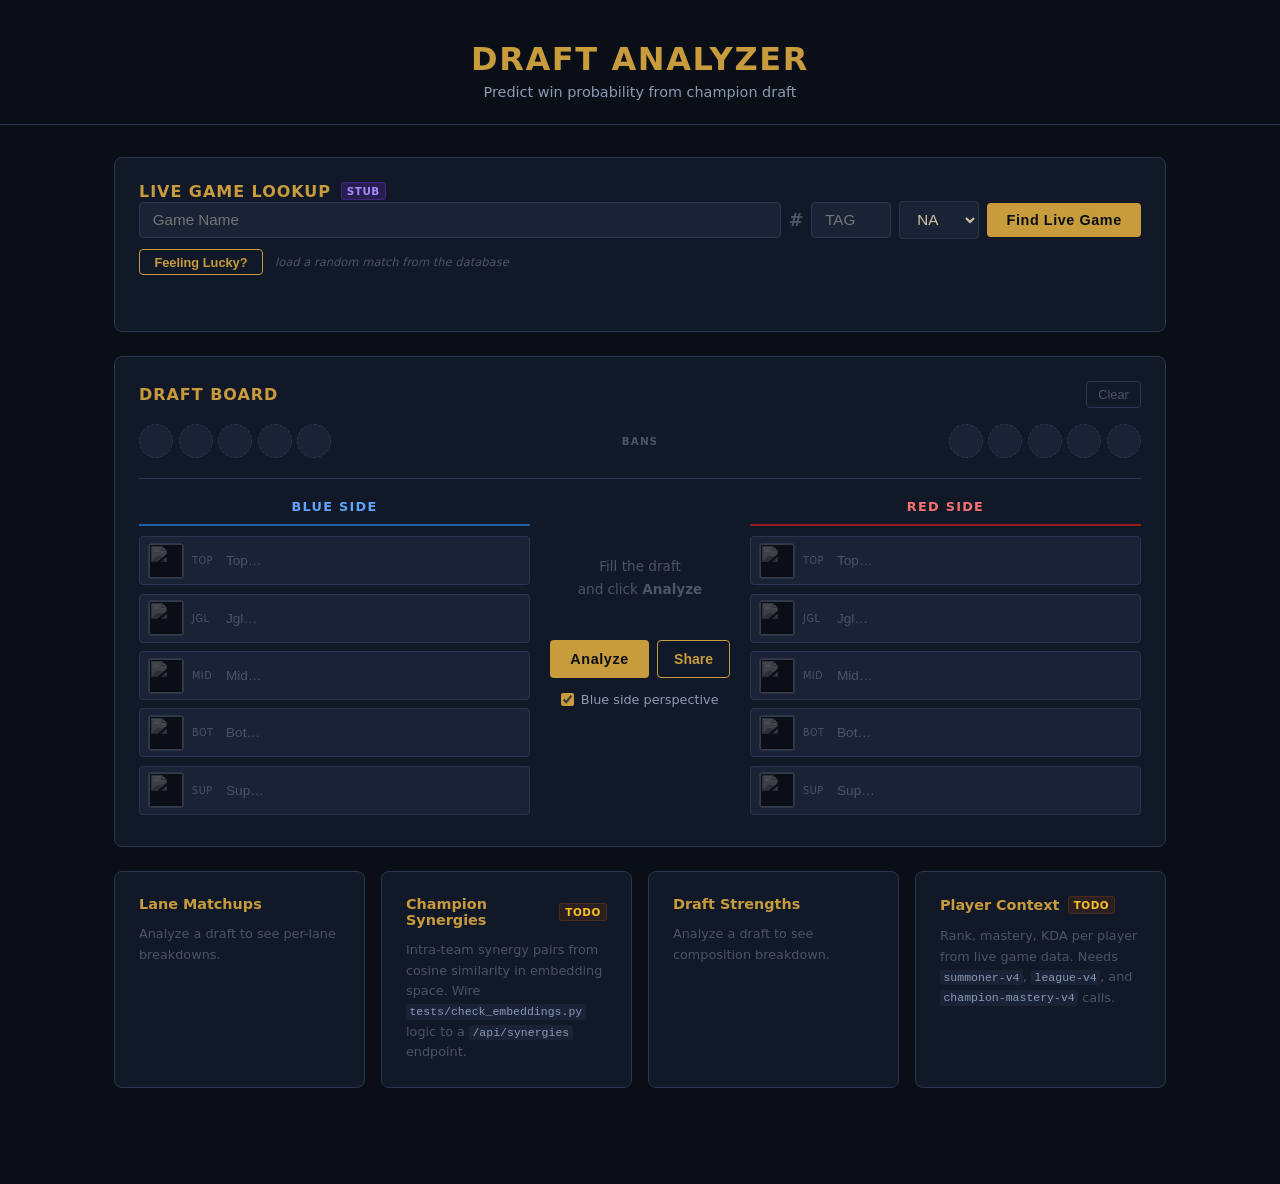
==== website/index.html @ 1752ff4a "feat: restructure project and add website frontend - Add website/ with full vanilla JS frontend (cha" ====
<!DOCTYPE html>
<html lang="en">
<head>
  <meta charset="UTF-8" />
  <meta name="viewport" content="width=device-width, initial-scale=1.0" />
  <title>LoL Draft Analyzer</title>
  <link rel="stylesheet" href="style.css" />
</head>
<body>

  <header>
    <h1>Draft Analyzer</h1>
    <p class="subtitle">Predict win probability from champion draft</p>
  </header>

  <main>

    <!-- ── Live Game Lookup ─────────────────────────────────────── -->
    <section class="card lookup-section">
      <h2>Live Game Lookup <span class="badge stub">Stub</span></h2>
      <div class="lookup-row">
        <input id="input-name" type="text" placeholder="Game Name" autocomplete="off" />
        <span class="tag-sep">#</span>
        <input id="input-tag" type="text" placeholder="TAG" maxlength="5" autocomplete="off" />
        <select id="input-region">
          <option value="na1">NA</option>
          <option value="euw1">EUW</option>
          <option value="kr">KR</option>
          <option value="eun1">EUNE</option>
          <option value="br1">BR</option>
          <option value="jp1">JP</option>
        </select>
        <button id="btn-lookup" class="btn-primary">Find Live Game</button>
      </div>
      <div class="demo-row">
        <button id="btn-demo" class="btn-secondary btn-demo">Feeling Lucky?</button>
        <span class="demo-hint">load a random match from the database</span>
      </div>
      <div class="status-row">
        <p id="lookup-status" class="status-msg"></p>
        <button id="btn-retry" class="btn-ghost btn-retry" hidden>Retry</button>
      </div>
    </section>

    <!-- ── Draft Board ──────────────────────────────────────────── -->
    <section class="card draft-section">
      <div class="draft-header">
        <h2>Draft Board</h2>
        <button id="btn-clear" class="btn-ghost" title="Clear all picks and bans">Clear</button>
      </div>

      <!-- Bans -->
      <div class="bans-row">
        <div class="ban-group" id="blue-bans"></div>
        <span class="bans-label">Bans</span>
        <div class="ban-group" id="red-bans"></div>
      </div>

      <!-- Picks -->
      <div class="draft-grid">

        <div class="team blue-team">
          <div class="team-header">Blue Side</div>
          <div class="slots" id="blue-slots"></div>
        </div>

        <div class="prediction-panel">
          <div id="prediction-result" class="prediction-empty">
            <span>Fill the draft<br/>and click <strong>Analyze</strong></span>
          </div>

          <div class="action-row">
            <button id="btn-analyze" class="btn-primary btn-analyze">Analyze</button>
            <button id="btn-share"   class="btn-secondary" title="Copy share link">Share</button>
          </div>

          <div class="side-toggle">
            <label>
              <input type="checkbox" id="chk-blue-side" checked />
              Blue side perspective
            </label>
          </div>
        </div>

        <div class="team red-team">
          <div class="team-header">Red Side</div>
          <div class="slots" id="red-slots"></div>
        </div>

      </div>
    </section>

    <!-- ── Analysis Cards ───────────────────────────────────────── -->
    <section class="analysis-section">

      <div class="card analysis-card">
        <h3>Lane Matchups</h3>
        <div class="lane-rows" id="lane-matchups">
          <p class="placeholder-text">Analyze a draft to see per-lane breakdowns.</p>
        </div>
      </div>

      <div class="card analysis-card">
        <h3>Champion Synergies <span class="badge todo">TODO</span></h3>
        <p class="placeholder-text">
          Intra-team synergy pairs from cosine similarity in embedding space.
          Wire <code>tests/check_embeddings.py</code> logic to a <code>/api/synergies</code> endpoint.
        </p>
      </div>

      <div class="card analysis-card">
        <h3>Draft Strengths</h3>
        <div id="draft-strengths" class="draft-strengths">
          <p class="placeholder-text">Analyze a draft to see composition breakdown.</p>
        </div>
      </div>

      <div class="card analysis-card">
        <h3>Player Context <span class="badge todo">TODO</span></h3>
        <p class="placeholder-text">
          Rank, mastery, KDA per player from live game data.
          Needs <code>summoner-v4</code>, <code>league-v4</code>, and <code>champion-mastery-v4</code> calls.
        </p>
      </div>

    </section>

    <!-- ── Analyze History ──────────────────────────────────────────── -->
    <details id="history-section" class="card history-section" hidden>
      <summary class="history-summary">
        <span class="history-title">Recent Analyses</span>
        <button id="btn-history-clear" class="btn-ghost" type="button">Clear</button>
      </summary>
      <div id="history-list" class="history-list"></div>
    </details>

  </main>

  <!-- ── Champion Picker Modal ────────────────────────────────────────────── -->
  <div id="picker-modal" class="modal-overlay" hidden aria-modal="true" role="dialog">
    <div class="modal-box">
      <div class="modal-header">
        <span id="picker-title" class="modal-title">Select Champion</span>
        <button id="btn-picker-close" class="modal-close" aria-label="Close">&times;</button>
      </div>
      <input id="picker-search" class="picker-search" type="text"
             placeholder="Search champions…" autocomplete="off" spellcheck="false" />
      <div id="picker-filters" class="picker-filters"></div>
      <div id="picker-grid" class="picker-grid">
        <!-- tiles injected by JS after champion list loads -->
        <p class="picker-empty-msg">Loading champions…</p>
      </div>
    </div>
  </div>

  <script src="app.js"></script>
</body>
</html>
---- website/style.css ----
/* ── Design tokens ──────────────────────────────────────────────────────── */
:root {
  --bg-base:        #0a0e17;
  --bg-card:        #111827;
  --bg-slot:        #1a2235;
  --bg-slot-hover:  #1f2d45;
  --border:         #2a3650;
  --gold:           #c89b3c;
  --gold-light:     #f0d070;
  --blue-team:      #1e5fa3;
  --red-team:       #9b1c1c;
  --text-primary:   #d4c5a0;
  --text-secondary: #8a9bb5;
  --text-dim:       #4a5568;
  --radius:         8px;
  --radius-sm:      4px;
  --transition:     180ms ease;
}

/* ── Reset ──────────────────────────────────────────────────────────────── */
*, *::before, *::after { box-sizing: border-box; margin: 0; padding: 0; }

body {
  font-family: 'Segoe UI', system-ui, sans-serif;
  background: var(--bg-base);
  color: var(--text-primary);
  min-height: 100vh;
  padding-bottom: 4rem;
}

/* ── Header ─────────────────────────────────────────────────────────────── */
header {
  text-align: center;
  padding: 2.5rem 1rem 1.5rem;
  border-bottom: 1px solid var(--border);
}
header h1 {
  font-size: 2rem;
  font-weight: 700;
  color: var(--gold);
  letter-spacing: 0.05em;
  text-transform: uppercase;
}
.subtitle {
  color: var(--text-secondary);
  margin-top: 0.35rem;
  font-size: 0.9rem;
}

/* ── Layout ─────────────────────────────────────────────────────────────── */
main {
  max-width: 1100px;
  margin: 2rem auto;
  padding: 0 1.5rem;
  display: flex;
  flex-direction: column;
  gap: 1.5rem;
}
.card {
  background: var(--bg-card);
  border: 1px solid var(--border);
  border-radius: var(--radius);
  padding: 1.5rem;
}
.card h2 {
  font-size: 1rem;
  font-weight: 600;
  color: var(--gold);
  text-transform: uppercase;
  letter-spacing: 0.06em;
  display: flex;
  align-items: center;
  gap: 0.6rem;
}

/* ── Badges ─────────────────────────────────────────────────────────────── */
.badge {
  font-size: 0.65rem;
  font-weight: 700;
  padding: 0.2em 0.5em;
  border-radius: 3px;
  text-transform: uppercase;
  letter-spacing: 0.05em;
}
.badge.stub { background: #7c3aed33; color: #a78bfa; border: 1px solid #7c3aed55; }
.badge.todo { background: #92400e33; color: #fbbf24; border: 1px solid #92400e55; }

/* ── Buttons ─────────────────────────────────────────────────────────────── */
.btn-primary {
  background: var(--gold);
  color: #0a0e17;
  border: none;
  border-radius: var(--radius-sm);
  padding: 0.55rem 1.2rem;
  font-size: 0.9rem;
  font-weight: 700;
  cursor: pointer;
  letter-spacing: 0.04em;
  transition: background var(--transition), opacity var(--transition);
}
.btn-primary:hover   { background: var(--gold-light); }
.btn-primary:active  { opacity: 0.8; }
.btn-primary:disabled { opacity: 0.4; cursor: not-allowed; }

.btn-secondary {
  background: transparent;
  color: var(--gold);
  border: 1px solid var(--gold);
  border-radius: var(--radius-sm);
  padding: 0.55rem 1rem;
  font-size: 0.875rem;
  font-weight: 600;
  cursor: pointer;
  transition: background var(--transition), color var(--transition);
}
.btn-secondary:hover { background: var(--gold); color: #0a0e17; }
.btn-secondary.copied { border-color: #34d399; color: #34d399; }

.btn-ghost {
  background: transparent;
  color: var(--text-dim);
  border: 1px solid var(--border);
  border-radius: var(--radius-sm);
  padding: 0.3rem 0.7rem;
  font-size: 0.8rem;
  cursor: pointer;
  transition: color var(--transition), border-color var(--transition);
}
.btn-ghost:hover { color: var(--text-secondary); border-color: var(--text-dim); }

/* ── Lookup section ─────────────────────────────────────────────────────── */
.lookup-row {
  display: flex;
  align-items: center;
  gap: 0.5rem;
  flex-wrap: wrap;
}
.lookup-row input,
.lookup-row select {
  background: var(--bg-slot);
  border: 1px solid var(--border);
  border-radius: var(--radius-sm);
  color: var(--text-primary);
  padding: 0.55rem 0.8rem;
  font-size: 0.95rem;
  outline: none;
  transition: border-color var(--transition);
}
.lookup-row input:focus,
.lookup-row select:focus { border-color: var(--gold); }
#input-name   { flex: 2; min-width: 140px; }
#input-tag    { width: 80px; }
#input-region { width: 80px; }
.tag-sep { color: var(--text-dim); font-size: 1.1rem; font-weight: 700; }
.status-row {
  display: flex;
  align-items: center;
  gap: 0.6rem;
  margin-top: 0.75rem;
  min-height: 1.25rem;
}
.status-msg {
  font-size: 0.875rem;
  color: var(--text-secondary);
  flex: 1;
}
.status-msg.error   { color: #f87171; }
.status-msg.success { color: #34d399; }
.btn-retry {
  font-size: 0.75rem;
  padding: 0.2rem 0.6rem;
  flex-shrink: 0;
}

/* ── Draft section header ────────────────────────────────────────────────── */
.draft-header {
  display: flex;
  align-items: center;
  justify-content: space-between;
  margin-bottom: 1rem;
}

/* ── Bans row ────────────────────────────────────────────────────────────── */
.bans-row {
  display: flex;
  align-items: center;
  justify-content: space-between;
  gap: 0.5rem;
  margin-bottom: 1.25rem;
  padding-bottom: 1.25rem;
  border-bottom: 1px solid var(--border);
}
.ban-group {
  display: flex;
  gap: 0.35rem;
  flex: 1;
}
.ban-group:last-child { justify-content: flex-end; }
.bans-label {
  font-size: 0.65rem;
  font-weight: 700;
  color: var(--text-dim);
  text-transform: uppercase;
  letter-spacing: 0.1em;
  white-space: nowrap;
}

.ban-slot {
  width: 34px;
  height: 34px;
  border-radius: 50%;
  background: var(--bg-slot);
  border: 1px dashed var(--border);
  cursor: pointer;
  position: relative;
  overflow: hidden;
  transition: border-color var(--transition), transform var(--transition);
  flex-shrink: 0;
  padding: 0;
}
.ban-slot:hover { border-color: var(--text-dim); transform: scale(1.08); }
.ban-slot.filled { border-style: solid; border-color: #4a5568; }
.ban-slot img {
  width: 100%;
  height: 100%;
  object-fit: cover;
  display: block;
  filter: grayscale(0.6) brightness(0.7);
}
/* X overlay on filled ban */
.ban-slot.filled::after {
  content: '';
  position: absolute;
  inset: 0;
  background: url("data:image/svg+xml,%3Csvg xmlns='http://www.w3.org/2000/svg' viewBox='0 0 10 10'%3E%3Cline x1='1' y1='1' x2='9' y2='9' stroke='%23f87171' stroke-width='1.5'/%3E%3Cline x1='9' y1='1' x2='1' y2='9' stroke='%23f87171' stroke-width='1.5'/%3E%3C/svg%3E") center/60% no-repeat;
}

/* ── Draft grid ──────────────────────────────────────────────────────────── */
.draft-grid {
  display: grid;
  grid-template-columns: 1fr 180px 1fr;
  gap: 1.25rem;
  align-items: start;
}
@media (max-width: 700px) {
  .draft-grid { grid-template-columns: 1fr; }
  .prediction-panel { grid-column: 1; }
  .bans-row { flex-wrap: wrap; }
  .action-row {
    position: sticky;
    bottom: 0;
    background: var(--bg-card);
    border-top: 1px solid var(--border);
    padding: 0.75rem 0 0.5rem;
    margin: 0 -1.5rem -1.5rem;
    padding-left: 1.5rem;
    padding-right: 1.5rem;
    z-index: 5;
  }
}

.team-header {
  text-align: center;
  font-size: 0.8rem;
  font-weight: 700;
  letter-spacing: 0.1em;
  text-transform: uppercase;
  padding-bottom: 0.6rem;
  border-bottom: 2px solid;
  margin-bottom: 0.6rem;
}
.blue-team .team-header { color: #60a5fa; border-color: var(--blue-team); }
.red-team  .team-header { color: #f87171; border-color: var(--red-team); }

/* ── Champion slot ───────────────────────────────────────────────────────── */
.slot {
  display: flex;
  align-items: center;
  gap: 0.5rem;
  background: var(--bg-slot);
  border: 1px solid var(--border);
  border-radius: var(--radius-sm);
  padding: 0.35rem 0.5rem;
  transition: border-color var(--transition);
}
.slot:focus-within { border-color: var(--gold); }

.slot-icon-btn {
  width: 36px;
  height: 36px;
  flex-shrink: 0;
  background: var(--bg-base);
  border: 1px solid var(--border);
  border-radius: 3px;
  cursor: pointer;
  overflow: hidden;
  padding: 0;
  transition: border-color var(--transition), transform var(--transition);
}
.slot-icon-btn:hover { border-color: var(--gold); transform: scale(1.05); }
.slot-icon-btn img {
  width: 100%;
  height: 100%;
  object-fit: cover;
  display: block;
}
.slot-icon-btn.empty img { opacity: 0.25; filter: grayscale(1); }

.slot-role {
  font-size: 0.6rem;
  color: var(--text-dim);
  text-transform: uppercase;
  letter-spacing: 0.06em;
  width: 26px;
  flex-shrink: 0;
}

.slot-input {
  flex: 1;
  background: transparent;
  border: none;
  outline: none;
  color: var(--text-primary);
  font-size: 0.85rem;
  min-width: 0;
}
.slot-input::placeholder { color: var(--text-dim); }

/* ── Slot wrapper + player name ──────────────────────────────────────────── */
.slot-wrap {
  display: flex;
  flex-direction: column;
  gap: 1px;
  margin-bottom: 0.45rem;
}

.slot-player {
  font-size: 0.6rem;
  font-weight: 600;
  color: var(--gold-light);
  padding: 0 2px;
  white-space: nowrap;
  overflow: hidden;
  text-overflow: ellipsis;
  max-width: 100%;
  height: 0;
  opacity: 0;
  transition: opacity var(--transition), height var(--transition);
}
.slot-player:not(:empty) {
  opacity: 0.9;
  height: 1.1em;
}

/* ── Slot stat row (rank / mastery / WR) ─────────────────────────────────── */
.slot-stats {
  display: flex;
  align-items: center;
  gap: 5px;
  padding: 2px 2px 0;
}
.slot-stats[hidden] { display: none; }

.rank-badge {
  font-size: 0.55rem;
  font-weight: 700;
  padding: 1px 5px;
  border-radius: 3px;
  background: rgba(255,255,255,0.07);
  letter-spacing: 0.03em;
}
.rank-iron        { color: #9e9e9e; }
.rank-bronze      { color: #cd7f32; }
.rank-silver      { color: #c0c0c0; }
.rank-gold        { color: var(--gold); }
.rank-platinum    { color: #4dd4ac; }
.rank-emerald     { color: #50c878; }
.rank-diamond     { color: #7b9dd6; }
.rank-master      { color: #b48de6; }
.rank-grandmaster { color: #e63e48; }
.rank-challenger  { color: #f5d76e; }
.rank-unranked    { color: var(--text-dim); }

.mastery-badge {
  font-size: 0.5rem;
  color: var(--text-dim);
  padding: 1px 4px;
  border-radius: 3px;
  background: rgba(255,255,255,0.05);
}
.mastery-badge.mastery-high { color: #e5c07b; }

.champ-wr {
  font-size: 0.5rem;
  color: var(--text-dim);
  margin-left: 1px;
}

.champ-kda {
  font-size: 0.5rem;
  color: var(--text-secondary);
  font-variant-numeric: tabular-nums;
  margin-left: 1px;
}

/* ── Demo row ────────────────────────────────────────────────────────────── */
.demo-row {
  display: flex;
  align-items: center;
  gap: 0.75rem;
  margin-top: 0.6rem;
}

.btn-demo {
  font-size: 0.8rem;
  padding: 0.3rem 0.9rem;
  flex-shrink: 0;
}

.demo-hint {
  font-size: 0.72rem;
  color: var(--text-dim);
  font-style: italic;
}

/* ── Lane matchup bars ───────────────────────────────────────────────────── */
.lane-row {
  display: flex;
  align-items: center;
  gap: 8px;
  margin: 5px 0;
}

.lane-label {
  width: 26px;
  font-size: 0.6rem;
  color: var(--text-dim);
  text-align: right;
  flex-shrink: 0;
}

.lane-bar-track {
  flex: 1;
  height: 8px;
  border-radius: 4px;
  overflow: hidden;
  display: flex;
  gap: 1px;
  background: var(--bg-raised); /* gap color */
}

.lane-bar-blue {
  height: 100%;
  background: var(--blue-team);
  opacity: 0.85;
  min-width: 0;
  flex-shrink: 0;
}

.lane-bar-red {
  flex: 1;
  height: 100%;
  background: var(--red-team);
  opacity: 0.85;
  min-width: 0;
}

.lane-verdict {
  font-size: 0.57rem;
  width: 62px;
  flex-shrink: 0;
  font-weight: 600;
  text-align: right;
}
.lane-verdict.blue { color: #6ab0f5; }
.lane-verdict.red  { color: #f56a6a; }

/* ── Prediction panel ────────────────────────────────────────────────────── */
.prediction-panel {
  display: flex;
  flex-direction: column;
  align-items: center;
  gap: 0.9rem;
  padding-top: 2rem;
}
.prediction-empty {
  text-align: center;
  color: var(--text-dim);
  font-size: 0.85rem;
  line-height: 1.7;
  padding: 1.5rem 0.5rem;
}
.prediction-result {
  width: 100%;
  display: flex;
  flex-direction: column;
  align-items: center;
  gap: 0.7rem;
}
.prob-label-row {
  display: flex;
  justify-content: space-between;
  width: 100%;
  font-size: 0.8rem;
  font-weight: 700;
}
.prob-label-blue { color: #60a5fa; }
.prob-label-red  { color: #f87171; }
.prob-bar-track {
  width: 100%;
  height: 10px;
  border-radius: 5px;
  background: var(--red-team);
  overflow: hidden;
}
.prob-bar-fill {
  height: 100%;
  background: var(--blue-team);
  transition: width 0.5s cubic-bezier(0.4, 0, 0.2, 1);
}
.prob-numbers {
  display: flex;
  justify-content: space-between;
  width: 100%;
}
.prob-big { font-size: 1.5rem; font-weight: 700; line-height: 1; }
.prob-big.blue { color: #60a5fa; }
.prob-big.red  { color: #f87171; }
.prob-verdict { font-size: 0.75rem; color: var(--text-secondary); text-align: center; }
.confidence-badge {
  font-size: 0.7rem;
  padding: 0.15em 0.5em;
  border-radius: 3px;
  font-weight: 700;
  text-transform: uppercase;
}
.confidence-high   { background: #05301633; color: #34d399; border: 1px solid #05472033; }
.confidence-medium { background: #78350f33; color: #fbbf24; border: 1px solid #92400e33; }
.confidence-low    { background: #1e1b4b33; color: #818cf8; border: 1px solid #312e8133; }

.action-row {
  display: flex;
  gap: 0.5rem;
  width: 100%;
}
.btn-analyze { flex: 1; padding: 0.7rem; font-size: 0.9rem; }

.side-toggle { font-size: 0.8rem; color: var(--text-secondary); }
.side-toggle input  { accent-color: var(--gold); cursor: pointer; }
.side-toggle label  { cursor: pointer; display: flex; align-items: center; gap: 0.4rem; }

/* ── Draft strengths ─────────────────────────────────────────────────────── */
.draft-strengths { display: flex; flex-direction: column; gap: 0.6rem; }

.tag-team-row {
  display: flex;
  align-items: flex-start;
  gap: 0.5rem;
}
.tag-team-label {
  font-size: 0.6rem;
  font-weight: 700;
  text-transform: uppercase;
  letter-spacing: 0.06em;
  width: 28px;
  padding-top: 0.2em;
  flex-shrink: 0;
}
.tag-team-row.blue-row .tag-team-label { color: #60a5fa; }
.tag-team-row.red-row  .tag-team-label { color: #f87171; }
.tag-pills { display: flex; flex-wrap: wrap; gap: 4px; }

.tag-pill {
  font-size: 0.62rem;
  font-weight: 600;
  padding: 0.15em 0.5em;
  border-radius: 20px;
  background: rgba(255,255,255,0.06);
  border: 1px solid var(--border);
  color: var(--text-secondary);
  white-space: nowrap;
}
.tag-pill .tag-count {
  opacity: 0.65;
  font-weight: 400;
  margin-left: 2px;
}
.archetype-pills { display: flex; flex-wrap: wrap; gap: 4px; margin-top: 2px; }
.archetype-pill {
  font-size: 0.6rem;
  font-weight: 700;
  padding: 0.15em 0.55em;
  border-radius: 20px;
  letter-spacing: 0.04em;
  text-transform: uppercase;
}
.archetype-pill.blue { background: #1e5fa322; color: #60a5fa; border: 1px solid #1e5fa344; }
.archetype-pill.red  { background: #9b1c1c22; color: #f87171; border: 1px solid #9b1c1c44; }

/* ── History drawer ───────────────────────────────────────────────────────── */
.history-section { padding: 0; }
.history-summary {
  display: flex;
  align-items: center;
  justify-content: space-between;
  padding: 1rem 1.5rem;
  cursor: pointer;
  list-style: none;
  user-select: none;
}
.history-summary::-webkit-details-marker { display: none; }
.history-title {
  font-size: 1rem;
  font-weight: 600;
  color: var(--gold);
  text-transform: uppercase;
  letter-spacing: 0.06em;
  display: flex;
  align-items: center;
  gap: 0.5rem;
}
.history-title::before {
  content: '▶';
  font-size: 0.6rem;
  color: var(--text-dim);
  transition: transform var(--transition);
}
details[open] .history-title::before { transform: rotate(90deg); }

.history-list {
  display: flex;
  flex-direction: column;
  gap: 0;
  border-top: 1px solid var(--border);
}
.history-entry {
  display: flex;
  align-items: center;
  gap: 0.75rem;
  padding: 0.6rem 1.5rem;
  border-bottom: 1px solid var(--border);
  transition: background var(--transition);
  cursor: pointer;
}
.history-entry:last-child { border-bottom: none; }
.history-entry:hover { background: var(--bg-slot); }
.history-time {
  font-size: 0.65rem;
  color: var(--text-dim);
  width: 52px;
  flex-shrink: 0;
}
.history-teams {
  flex: 1;
  display: flex;
  align-items: center;
  gap: 0.4rem;
  min-width: 0;
  font-size: 0.72rem;
  overflow: hidden;
}
.history-team-picks {
  white-space: nowrap;
  overflow: hidden;
  text-overflow: ellipsis;
}
.history-team-picks.blue { color: #60a5fa; }
.history-team-picks.red  { color: #f87171; }
.history-vs { color: var(--text-dim); font-size: 0.6rem; flex-shrink: 0; }
.history-prob {
  font-size: 0.8rem;
  font-weight: 700;
  width: 44px;
  text-align: right;
  flex-shrink: 0;
}
.history-prob.blue { color: #60a5fa; }
.history-prob.red  { color: #f87171; }

/* ── Analysis section ────────────────────────────────────────────────────── */
.analysis-section {
  display: grid;
  grid-template-columns: repeat(auto-fill, minmax(240px, 1fr));
  gap: 1rem;
}
.analysis-card h3 {
  font-size: 0.9rem;
  font-weight: 600;
  color: var(--gold);
  display: flex;
  align-items: center;
  gap: 0.5rem;
  margin-bottom: 0.75rem;
}
.placeholder-text {
  font-size: 0.8rem;
  color: var(--text-dim);
  line-height: 1.6;
}
.placeholder-text code {
  background: var(--bg-slot);
  padding: 0.1em 0.3em;
  border-radius: 3px;
  font-family: monospace;
  font-size: 0.9em;
  color: var(--text-secondary);
}
.lane-rows { display: flex; flex-direction: column; gap: 0.4rem; }

/* ── Champion picker modal ───────────────────────────────────────────────── */
.modal-overlay {
  position: fixed;
  inset: 0;
  background: rgba(0, 0, 0, 0.75);
  display: flex;
  align-items: flex-start;
  justify-content: center;
  padding: 5vh 1rem;
  z-index: 100;
  overflow-y: auto;
}
.modal-overlay[hidden] { display: none; }

.modal-box {
  background: var(--bg-card);
  border: 1px solid var(--border);
  border-radius: var(--radius);
  width: 100%;
  max-width: 760px;
  display: flex;
  flex-direction: column;
  max-height: 85vh;
}

.modal-header {
  display: flex;
  align-items: center;
  justify-content: space-between;
  padding: 1rem 1.25rem 0.75rem;
  border-bottom: 1px solid var(--border);
  flex-shrink: 0;
}
.modal-title {
  font-size: 0.9rem;
  font-weight: 600;
  color: var(--gold);
  text-transform: uppercase;
  letter-spacing: 0.06em;
}
.modal-close {
  background: none;
  border: none;
  color: var(--text-dim);
  font-size: 1.4rem;
  line-height: 1;
  cursor: pointer;
  padding: 0 0.25rem;
  transition: color var(--transition);
}
.modal-close:hover { color: var(--text-primary); }

.picker-search {
  margin: 0.75rem 1.25rem;
  background: var(--bg-slot);
  border: 1px solid var(--border);
  border-radius: var(--radius-sm);
  color: var(--text-primary);
  font-size: 0.95rem;
  padding: 0.6rem 0.9rem;
  outline: none;
  transition: border-color var(--transition);
  flex-shrink: 0;
}
.picker-search:focus { border-color: var(--gold); }

/* ── Picker role filters ─────────────────────────────────────────────────── */
.picker-filters {
  display: flex;
  flex-wrap: wrap;
  gap: 6px;
  padding: 0 1.25rem 0.6rem;
  flex-shrink: 0;
}
.picker-filters:empty { display: none; }

.picker-filter-btn {
  background: var(--bg-slot);
  border: 1px solid var(--border);
  border-radius: 20px;
  color: var(--text-secondary);
  font-size: 0.72rem;
  font-weight: 600;
  padding: 0.25em 0.75em;
  cursor: pointer;
  transition: background var(--transition), border-color var(--transition), color var(--transition);
  letter-spacing: 0.03em;
}
.picker-filter-btn:hover { border-color: var(--gold); color: var(--text-primary); }
.picker-filter-btn.active {
  background: var(--gold);
  border-color: var(--gold);
  color: #0a0e17;
}

.picker-grid {
  display: grid;
  grid-template-columns: repeat(auto-fill, minmax(70px, 1fr));
  gap: 6px;
  padding: 0 1.25rem 1.25rem;
  overflow-y: auto;
}

.picker-tile {
  display: flex;
  flex-direction: column;
  align-items: center;
  gap: 4px;
  background: var(--bg-slot);
  border: 1px solid var(--border);
  border-radius: var(--radius-sm);
  padding: 6px 4px;
  cursor: pointer;
  transition: border-color var(--transition), background var(--transition), opacity var(--transition);
}
.picker-tile:hover { border-color: var(--gold); background: var(--bg-slot-hover); }
.picker-tile img {
  width: 48px;
  height: 48px;
  border-radius: 3px;
  object-fit: cover;
  display: block;
}
.picker-tile span {
  font-size: 0.6rem;
  color: var(--text-secondary);
  text-align: center;
  line-height: 1.2;
  word-break: break-word;
  max-width: 62px;
}
.picker-tile.used {
  opacity: 0.28;
  cursor: not-allowed;
  pointer-events: none;
}
.picker-tile[hidden] { display: none; }

.picker-empty-msg {
  grid-column: 1 / -1;
  text-align: center;
  color: var(--text-dim);
  font-size: 0.85rem;
  padding: 2rem 0;
}
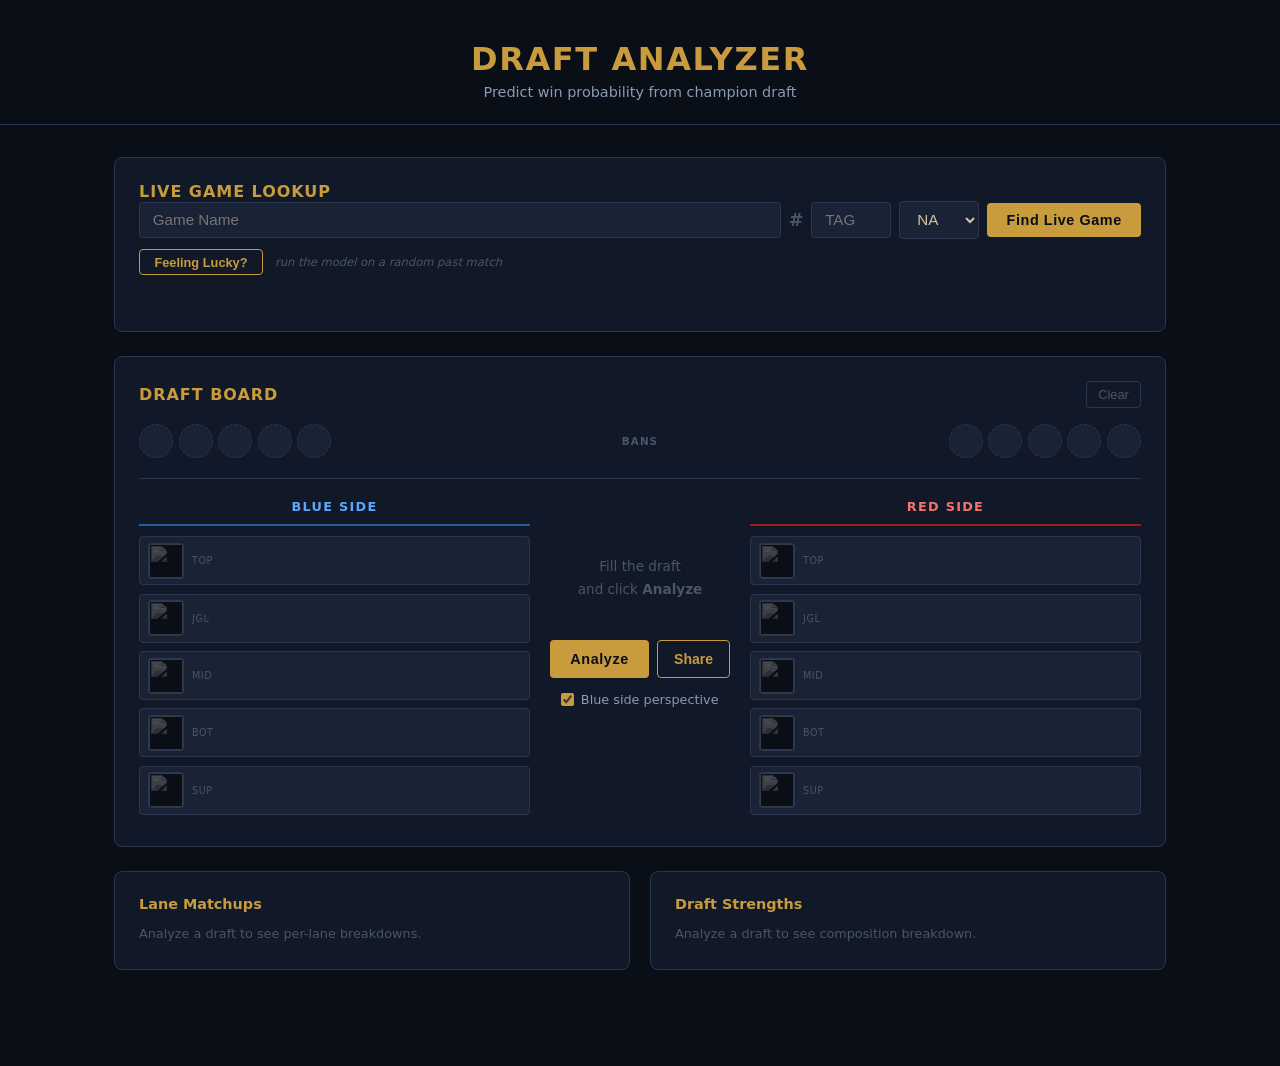
==== commit b0b50b56: "Refactor training scripts and implement unified model training - Consolidated training logic into a " ====
--- a/website/index.html
+++ b/website/index.html
@@ -17,7 +17,7 @@
 
     <!-- ── Live Game Lookup ─────────────────────────────────────── -->
     <section class="card lookup-section">
-      <h2>Live Game Lookup <span class="badge stub">Stub</span></h2>
+      <h2>Live Game Lookup</h2>
       <div class="lookup-row">
         <input id="input-name" type="text" placeholder="Game Name" autocomplete="off" />
         <span class="tag-sep">#</span>
@@ -34,7 +34,7 @@
       </div>
       <div class="demo-row">
         <button id="btn-demo" class="btn-secondary btn-demo">Feeling Lucky?</button>
-        <span class="demo-hint">load a random match from the database</span>
+        <span class="demo-hint">run the model on a random past match</span>
       </div>
       <div class="status-row">
         <p id="lookup-status" class="status-msg"></p>
@@ -91,7 +91,7 @@
     </section>
 
     <!-- ── Analysis Cards ───────────────────────────────────────── -->
-    <section class="analysis-section">
+    <section id="analysis-section" class="analysis-section" hidden>
 
       <div class="card analysis-card">
         <h3>Lane Matchups</h3>
@@ -101,38 +101,13 @@
       </div>
 
       <div class="card analysis-card">
-        <h3>Champion Synergies <span class="badge todo">TODO</span></h3>
-        <p class="placeholder-text">
-          Intra-team synergy pairs from cosine similarity in embedding space.
-          Wire <code>tests/check_embeddings.py</code> logic to a <code>/api/synergies</code> endpoint.
-        </p>
-      </div>
-
-      <div class="card analysis-card">
         <h3>Draft Strengths</h3>
         <div id="draft-strengths" class="draft-strengths">
           <p class="placeholder-text">Analyze a draft to see composition breakdown.</p>
         </div>
       </div>
 
-      <div class="card analysis-card">
-        <h3>Player Context <span class="badge todo">TODO</span></h3>
-        <p class="placeholder-text">
-          Rank, mastery, KDA per player from live game data.
-          Needs <code>summoner-v4</code>, <code>league-v4</code>, and <code>champion-mastery-v4</code> calls.
-        </p>
-      </div>
-
     </section>
-
-    <!-- ── Analyze History ──────────────────────────────────────────── -->
-    <details id="history-section" class="card history-section" hidden>
-      <summary class="history-summary">
-        <span class="history-title">Recent Analyses</span>
-        <button id="btn-history-clear" class="btn-ghost" type="button">Clear</button>
-      </summary>
-      <div id="history-list" class="history-list"></div>
-    </details>
 
   </main>
 
--- a/website/style.css
+++ b/website/style.css
@@ -73,17 +73,6 @@
   gap: 0.6rem;
 }
 
-/* ── Badges ─────────────────────────────────────────────────────────────── */
-.badge {
-  font-size: 0.65rem;
-  font-weight: 700;
-  padding: 0.2em 0.5em;
-  border-radius: 3px;
-  text-transform: uppercase;
-  letter-spacing: 0.05em;
-}
-.badge.stub { background: #7c3aed33; color: #a78bfa; border: 1px solid #7c3aed55; }
-.badge.todo { background: #92400e33; color: #fbbf24; border: 1px solid #92400e55; }
 
 /* ── Buttons ─────────────────────────────────────────────────────────────── */
 .btn-primary {
@@ -335,7 +324,7 @@
 }
 
 .slot-player {
-  font-size: 0.6rem;
+  font-size: 0.8rem;
   font-weight: 600;
   color: var(--gold-light);
   padding: 0 2px;
@@ -396,12 +385,6 @@
   margin-left: 1px;
 }
 
-.champ-kda {
-  font-size: 0.5rem;
-  color: var(--text-secondary);
-  font-variant-numeric: tabular-nums;
-  margin-left: 1px;
-}
 
 /* ── Demo row ────────────────────────────────────────────────────────────── */
 .demo-row {
@@ -432,9 +415,9 @@
 }
 
 .lane-label {
-  width: 26px;
-  font-size: 0.6rem;
-  color: var(--text-dim);
+  width: 30px;
+  font-size: 0.65rem;
+  color: var(--text-secondary);
   text-align: right;
   flex-shrink: 0;
 }
@@ -446,7 +429,7 @@
   overflow: hidden;
   display: flex;
   gap: 1px;
-  background: var(--bg-raised); /* gap color */
+  background: var(--bg-base); /* gap color */
 }
 
 .lane-bar-blue {
@@ -467,7 +450,7 @@
 
 .lane-verdict {
   font-size: 0.57rem;
-  width: 62px;
+  width: 76px;
   flex-shrink: 0;
   font-weight: 600;
   text-align: right;
@@ -490,12 +473,17 @@
   line-height: 1.7;
   padding: 1.5rem 0.5rem;
 }
+@keyframes fadeSlideIn {
+  from { opacity: 0; transform: translateY(6px); }
+  to   { opacity: 1; transform: translateY(0); }
+}
 .prediction-result {
   width: 100%;
   display: flex;
   flex-direction: column;
   align-items: center;
   gap: 0.7rem;
+  animation: fadeSlideIn 0.3s ease;
 }
 .prob-label-row {
   display: flex;
@@ -597,91 +585,15 @@
 .archetype-pill.blue { background: #1e5fa322; color: #60a5fa; border: 1px solid #1e5fa344; }
 .archetype-pill.red  { background: #9b1c1c22; color: #f87171; border: 1px solid #9b1c1c44; }
 
-/* ── History drawer ───────────────────────────────────────────────────────── */
-.history-section { padding: 0; }
-.history-summary {
-  display: flex;
-  align-items: center;
-  justify-content: space-between;
-  padding: 1rem 1.5rem;
-  cursor: pointer;
-  list-style: none;
-  user-select: none;
-}
-.history-summary::-webkit-details-marker { display: none; }
-.history-title {
-  font-size: 1rem;
-  font-weight: 600;
-  color: var(--gold);
-  text-transform: uppercase;
-  letter-spacing: 0.06em;
-  display: flex;
-  align-items: center;
-  gap: 0.5rem;
-}
-.history-title::before {
-  content: '▶';
-  font-size: 0.6rem;
-  color: var(--text-dim);
-  transition: transform var(--transition);
-}
-details[open] .history-title::before { transform: rotate(90deg); }
-
-.history-list {
-  display: flex;
-  flex-direction: column;
-  gap: 0;
-  border-top: 1px solid var(--border);
-}
-.history-entry {
-  display: flex;
-  align-items: center;
-  gap: 0.75rem;
-  padding: 0.6rem 1.5rem;
-  border-bottom: 1px solid var(--border);
-  transition: background var(--transition);
-  cursor: pointer;
-}
-.history-entry:last-child { border-bottom: none; }
-.history-entry:hover { background: var(--bg-slot); }
-.history-time {
-  font-size: 0.65rem;
-  color: var(--text-dim);
-  width: 52px;
-  flex-shrink: 0;
-}
-.history-teams {
-  flex: 1;
-  display: flex;
-  align-items: center;
-  gap: 0.4rem;
-  min-width: 0;
-  font-size: 0.72rem;
-  overflow: hidden;
-}
-.history-team-picks {
-  white-space: nowrap;
-  overflow: hidden;
-  text-overflow: ellipsis;
-}
-.history-team-picks.blue { color: #60a5fa; }
-.history-team-picks.red  { color: #f87171; }
-.history-vs { color: var(--text-dim); font-size: 0.6rem; flex-shrink: 0; }
-.history-prob {
-  font-size: 0.8rem;
-  font-weight: 700;
-  width: 44px;
-  text-align: right;
-  flex-shrink: 0;
-}
-.history-prob.blue { color: #60a5fa; }
-.history-prob.red  { color: #f87171; }
 
 /* ── Analysis section ────────────────────────────────────────────────────── */
 .analysis-section {
   display: grid;
-  grid-template-columns: repeat(auto-fill, minmax(240px, 1fr));
-  gap: 1rem;
+  grid-template-columns: 1fr 1fr;
+  gap: 1.25rem;
+}
+@media (max-width: 700px) {
+  .analysis-section { grid-template-columns: 1fr; }
 }
 .analysis-card h3 {
   font-size: 0.9rem;
@@ -761,6 +673,7 @@
 
 .picker-search {
   margin: 0.75rem 1.25rem;
+  width: calc(100% - 2.5rem);
   background: var(--bg-slot);
   border: 1px solid var(--border);
   border-radius: var(--radius-sm);
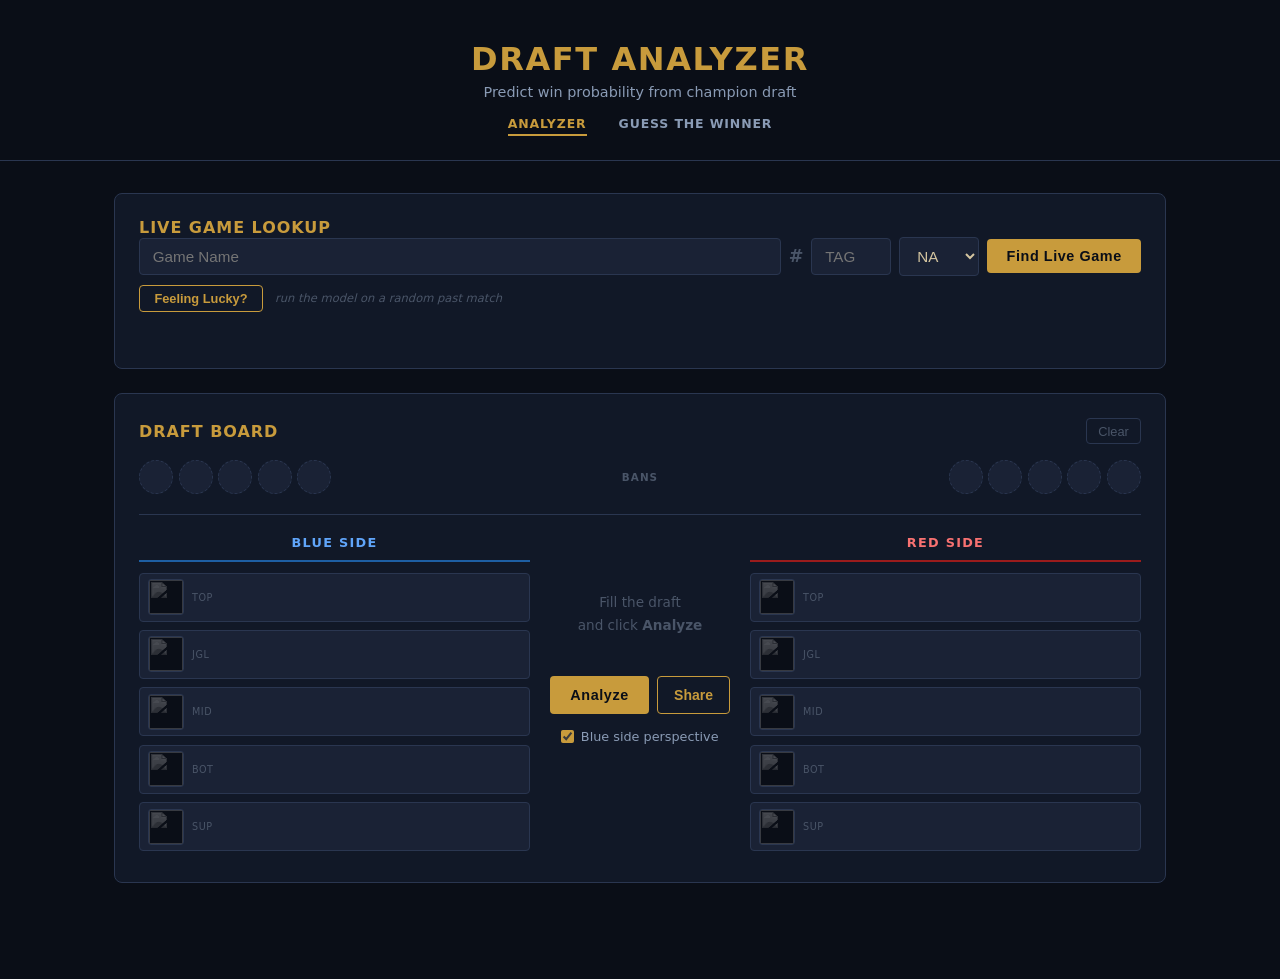
==== commit a2d250d7: "researching model infrastructure updating website" ====
--- a/website/index.html
+++ b/website/index.html
@@ -11,6 +11,10 @@
   <header>
     <h1>Draft Analyzer</h1>
     <p class="subtitle">Predict win probability from champion draft</p>
+    <nav class="site-nav">
+      <a href="/" class="nav-link active">Analyzer</a>
+      <a href="/guess.html" class="nav-link">Guess the Winner</a>
+    </nav>
   </header>
 
   <main>
--- a/website/style.css
+++ b/website/style.css
@@ -19,6 +19,7 @@
 
 /* ── Reset ──────────────────────────────────────────────────────────────── */
 *, *::before, *::after { box-sizing: border-box; margin: 0; padding: 0; }
+[hidden] { display: none !important; }
 
 body {
   font-family: 'Segoe UI', system-ui, sans-serif;
@@ -765,3 +766,253 @@
   font-size: 0.85rem;
   padding: 2rem 0;
 }
+
+/* ── Site navigation ─────────────────────────────────────────────────────── */
+.site-nav {
+  display: flex;
+  justify-content: center;
+  gap: 2rem;
+  margin-top: 0.9rem;
+}
+.nav-link {
+  font-size: 0.78rem;
+  font-weight: 600;
+  letter-spacing: 0.07em;
+  text-transform: uppercase;
+  color: var(--text-secondary);
+  text-decoration: none;
+  padding: 0.2em 0;
+  border-bottom: 2px solid transparent;
+  transition: color var(--transition), border-color var(--transition);
+}
+.nav-link:hover  { color: var(--text-primary); }
+.nav-link.active { color: var(--gold); border-bottom-color: var(--gold); }
+
+/* ── Guess-the-winner page ───────────────────────────────────────────────── */
+.guess-main {
+  max-width: 860px;
+  margin: 2rem auto;
+  padding: 0 1.5rem;
+  display: flex;
+  flex-direction: column;
+  gap: 1.25rem;
+}
+
+/* Score bar */
+.guess-scorebar {
+  display: flex;
+  align-items: center;
+  gap: 1rem;
+  padding: 0.85rem 1.4rem;
+}
+.score-label {
+  font-size: 0.72rem;
+  font-weight: 700;
+  color: var(--text-dim);
+  text-transform: uppercase;
+  letter-spacing: 0.08em;
+}
+.score-fraction {
+  font-size: 1.15rem;
+  font-weight: 700;
+  color: var(--text-primary);
+}
+.score-pct {
+  font-size: 1.15rem;
+  font-weight: 700;
+  color: var(--text-dim);
+  margin-left: auto;
+  transition: color 0.4s ease;
+}
+.score-pct.good { color: #34d399; }
+.score-pct.bad  { color: #f87171; }
+
+/* Card shell */
+.guess-card { min-height: 340px; }
+
+.guess-loading {
+  display: flex;
+  align-items: center;
+  justify-content: center;
+  padding: 5rem 0;
+  color: var(--text-dim);
+  font-size: 0.9rem;
+  gap: 0.5rem;
+}
+@keyframes guessSpinner {
+  to { transform: rotate(360deg); }
+}
+.guess-spinner {
+  width: 16px; height: 16px;
+  border: 2px solid var(--border);
+  border-top-color: var(--gold);
+  border-radius: 50%;
+  animation: guessSpinner 0.7s linear infinite;
+  flex-shrink: 0;
+}
+
+/* Bans row */
+.guess-bans {
+  display: flex;
+  align-items: center;
+  justify-content: space-between;
+  gap: 0.5rem;
+  margin-bottom: 1.25rem;
+  padding-bottom: 1.25rem;
+  border-bottom: 1px solid var(--border);
+}
+.guess-ban-group { display: flex; gap: 0.35rem; flex: 1; }
+.guess-ban-group.right { justify-content: flex-end; }
+.guess-bans-label {
+  font-size: 0.6rem;
+  font-weight: 700;
+  color: var(--text-dim);
+  text-transform: uppercase;
+  letter-spacing: 0.1em;
+  white-space: nowrap;
+}
+
+/* Teams */
+.guess-teams {
+  display: grid;
+  grid-template-columns: 1fr 1fr;
+  gap: 1rem;
+  margin-bottom: 1.5rem;
+}
+@media (max-width: 560px) {
+  .guess-teams { grid-template-columns: 1fr; }
+}
+
+.guess-team-card {
+  background: var(--bg-slot);
+  border: 2px solid var(--border);
+  border-radius: var(--radius);
+  overflow: hidden;
+  transition: border-color 0.35s ease, box-shadow 0.35s ease, opacity 0.35s ease;
+}
+.guess-team-card.winner {
+  border-color: var(--gold);
+  box-shadow: 0 0 20px rgba(200,155,60,0.22);
+}
+.guess-team-card.loser { opacity: 0.38; }
+
+.guess-team-header {
+  padding: 0.45rem 0.75rem;
+  font-size: 0.72rem;
+  font-weight: 700;
+  text-transform: uppercase;
+  letter-spacing: 0.1em;
+  text-align: center;
+  border-bottom: 2px solid;
+}
+.guess-team-card.blue .guess-team-header {
+  color: #60a5fa;
+  border-color: var(--blue-team);
+  background: rgba(30,95,163,0.18);
+}
+.guess-team-card.red .guess-team-header {
+  color: #f87171;
+  border-color: var(--red-team);
+  background: rgba(155,28,28,0.18);
+}
+
+.guess-champ-row {
+  display: flex;
+  align-items: center;
+  gap: 0.5rem;
+  padding: 0.3rem 0.65rem;
+  border-bottom: 1px solid rgba(255,255,255,0.03);
+}
+.guess-champ-row:last-child { border-bottom: none; }
+.guess-champ-icon {
+  width: 48px;
+  height: 48px;
+  border-radius: 4px;
+  object-fit: cover;
+  flex-shrink: 0;
+}
+.guess-champ-role {
+  font-size: 0.56rem;
+  font-weight: 700;
+  color: var(--text-dim);
+  text-transform: uppercase;
+  letter-spacing: 0.05em;
+  width: 22px;
+  flex-shrink: 0;
+}
+.guess-champ-name {
+  font-size: 0.82rem;
+  color: var(--text-primary);
+  flex: 1;
+  white-space: nowrap;
+  overflow: hidden;
+  text-overflow: ellipsis;
+}
+
+/* Guess buttons */
+.guess-actions {
+  display: grid;
+  grid-template-columns: 1fr 1fr;
+  gap: 1rem;
+}
+.btn-guess {
+  padding: 0.85rem;
+  font-size: 0.95rem;
+  font-weight: 700;
+  border: 2px solid;
+  border-radius: var(--radius);
+  cursor: pointer;
+  letter-spacing: 0.04em;
+  transition: background var(--transition), transform var(--transition), box-shadow var(--transition);
+  background: transparent;
+}
+.btn-guess:hover    { transform: translateY(-2px); }
+.btn-guess:active   { transform: translateY(0); }
+.btn-guess:disabled { opacity: 0.35; cursor: not-allowed; transform: none; }
+.btn-guess-blue {
+  color: #60a5fa;
+  border-color: var(--blue-team);
+  background: rgba(30,95,163,0.1);
+}
+.btn-guess-blue:hover {
+  background: rgba(30,95,163,0.28);
+  box-shadow: 0 4px 18px rgba(30,95,163,0.28);
+}
+.btn-guess-red {
+  color: #f87171;
+  border-color: var(--red-team);
+  background: rgba(155,28,28,0.1);
+}
+.btn-guess-red:hover {
+  background: rgba(155,28,28,0.28);
+  box-shadow: 0 4px 18px rgba(155,28,28,0.28);
+}
+
+/* Result reveal */
+.result-banner {
+  text-align: center;
+  font-size: 1.4rem;
+  font-weight: 700;
+  padding: 0.9rem;
+  margin-bottom: 1.25rem;
+  border-radius: var(--radius);
+  animation: fadeSlideIn 0.3s ease;
+}
+.result-banner small {
+  display: block;
+  font-size: 0.78rem;
+  font-weight: 400;
+  margin-top: 0.25rem;
+  opacity: 0.85;
+}
+.result-correct { color: #34d399; background: rgba(52,211,153,0.08); border: 1px solid rgba(52,211,153,0.2); }
+.result-wrong   { color: #f87171; background: rgba(248,113,113,0.08); border: 1px solid rgba(248,113,113,0.2); }
+
+.btn-next {
+  display: block;
+  width: 100%;
+  text-align: center;
+  padding: 0.75rem;
+  font-size: 0.95rem;
+  margin-top: 0.25rem;
+}
